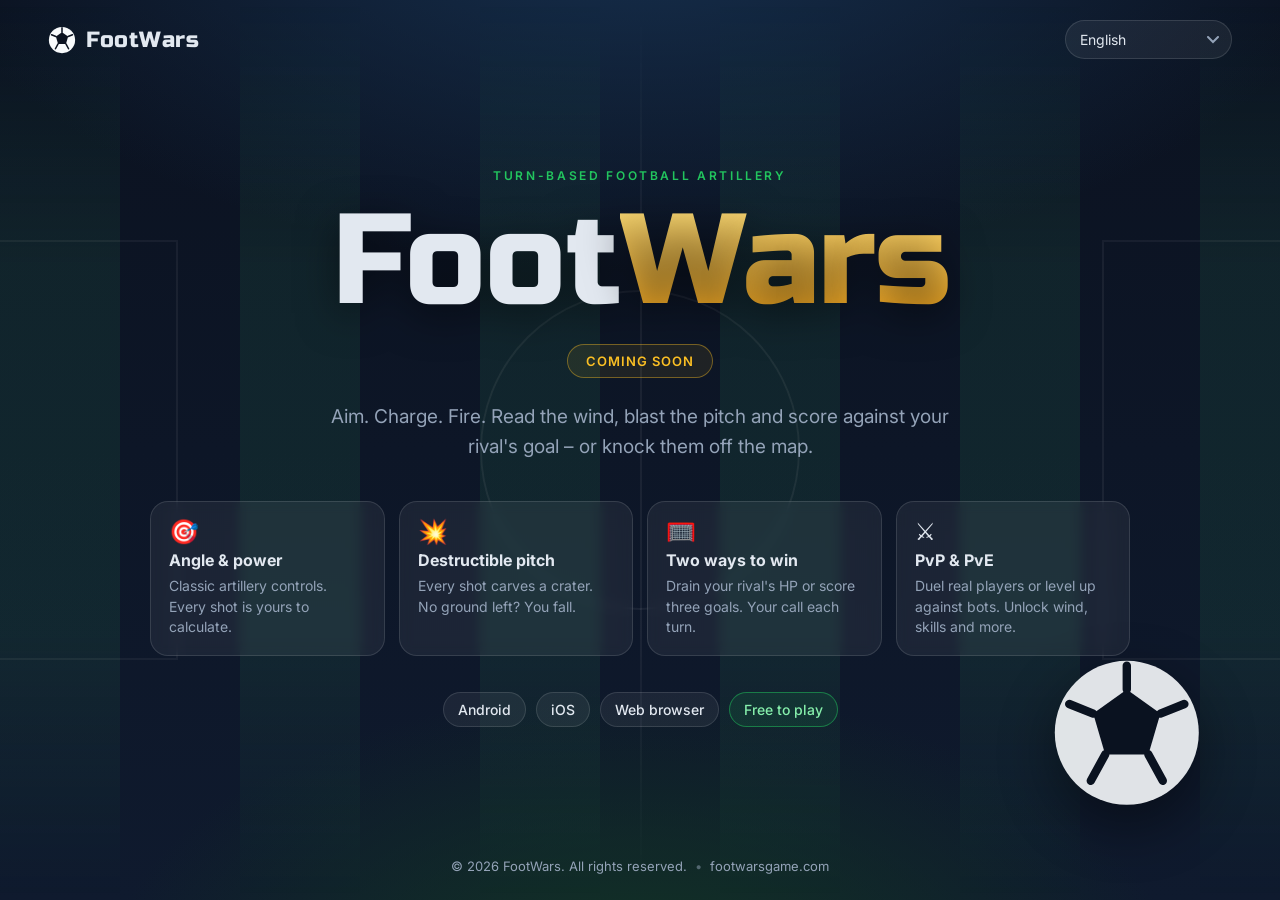
==== index.html @ 3552fd23 "footwarsgame.com: çok dilli "çok yakında" sayfası Statik tek sayfa; 9 dil (tr, en, de, es, pt, fr, r" ====
<!doctype html>
<html lang="en">
<head>
  <meta charset="utf-8">
  <meta name="viewport" content="width=device-width, initial-scale=1">
  <title data-i18n="meta.title">FootWars – Coming Soon</title>
  <meta name="description" data-i18n-content="meta.description" content="FootWars: turn-based 2D football artillery battles. Aim, power, wind. Destroy the pitch, score goals. Coming soon to Android, iOS and Web.">
  <meta name="theme-color" content="#0b1220">
  <link rel="icon" href="/favicon.svg" type="image/svg+xml">
  <link rel="canonical" href="https://footwarsgame.com/">
  <meta property="og:type" content="website">
  <meta property="og:url" content="https://footwarsgame.com/">
  <meta property="og:title" data-i18n-content="meta.title" content="FootWars – Coming Soon">
  <meta property="og:description" data-i18n-content="meta.description" content="Turn-based 2D football artillery battles. Coming soon to Android, iOS and Web.">
  <meta property="og:site_name" content="FootWars">
  <meta name="twitter:card" content="summary">
  <link rel="alternate" hreflang="tr" href="https://footwarsgame.com/?lang=tr">
  <link rel="alternate" hreflang="en" href="https://footwarsgame.com/?lang=en">
  <link rel="alternate" hreflang="de" href="https://footwarsgame.com/?lang=de">
  <link rel="alternate" hreflang="es" href="https://footwarsgame.com/?lang=es">
  <link rel="alternate" hreflang="pt" href="https://footwarsgame.com/?lang=pt">
  <link rel="alternate" hreflang="fr" href="https://footwarsgame.com/?lang=fr">
  <link rel="alternate" hreflang="ru" href="https://footwarsgame.com/?lang=ru">
  <link rel="alternate" hreflang="id" href="https://footwarsgame.com/?lang=id">
  <link rel="alternate" hreflang="vi" href="https://footwarsgame.com/?lang=vi">
  <link rel="alternate" hreflang="x-default" href="https://footwarsgame.com/">
  <link rel="preconnect" href="https://fonts.googleapis.com">
  <link rel="preconnect" href="https://fonts.gstatic.com" crossorigin>
  <link href="https://fonts.googleapis.com/css2?family=Russo+One&family=Inter:wght@400;500;600&display=swap" rel="stylesheet">
  <link rel="stylesheet" href="/styles.css">
</head>
<body>
  <div class="pitch" aria-hidden="true">
    <div class="pitch-line pitch-line--center"></div>
    <div class="pitch-circle"></div>
    <div class="pitch-box pitch-box--left"></div>
    <div class="pitch-box pitch-box--right"></div>
  </div>

  <header class="top">
    <a class="brand" href="/">
      <svg class="brand-ball" viewBox="0 0 64 64" aria-hidden="true">
        <circle cx="32" cy="32" r="30" fill="#f8fafc"/>
        <polygon points="32,14 46,24 41,41 23,41 18,24" fill="#0b1220"/>
        <path d="M32 14 L32 4 M46 24 L56 20 M41 41 L47 52 M23 41 L17 52 M18 24 L8 20" stroke="#0b1220" stroke-width="3.5" stroke-linecap="round" fill="none"/>
      </svg>
      <span>FootWars</span>
    </a>
    <label class="lang">
      <span class="sr-only" data-i18n="lang.label">Language</span>
      <select id="lang" aria-label="Language">
        <option value="tr">Türkçe</option>
        <option value="en">English</option>
        <option value="de">Deutsch</option>
        <option value="es">Español</option>
        <option value="pt">Português</option>
        <option value="fr">Français</option>
        <option value="ru">Русский</option>
        <option value="id">Bahasa Indonesia</option>
        <option value="vi">Tiếng Việt</option>
      </select>
    </label>
  </header>

  <main class="hero">
    <p class="eyebrow" data-i18n="hero.eyebrow">Turn-based football artillery</p>
    <h1 class="title">
      <span class="title-word">Foot</span><span class="title-word title-word--accent">Wars</span>
    </h1>
    <p class="soon" data-i18n="hero.soon">Coming soon</p>
    <p class="lead" data-i18n="hero.lead">Aim. Charge. Fire. Read the wind, blast the pitch and score against your rival's goal – or knock them off the map.</p>

    <ul class="features">
      <li>
        <span class="feature-icon">🎯</span>
        <strong data-i18n="features.aim.title">Angle &amp; power</strong>
        <span data-i18n="features.aim.text">Classic artillery controls. Every shot is yours to calculate.</span>
      </li>
      <li>
        <span class="feature-icon">💥</span>
        <strong data-i18n="features.terrain.title">Destructible pitch</strong>
        <span data-i18n="features.terrain.text">Every shot carves a crater. No ground left? You fall.</span>
      </li>
      <li>
        <span class="feature-icon">🥅</span>
        <strong data-i18n="features.goal.title">Two ways to win</strong>
        <span data-i18n="features.goal.text">Drain your rival's HP or score three goals. Your call each turn.</span>
      </li>
      <li>
        <span class="feature-icon">⚔️</span>
        <strong data-i18n="features.modes.title">PvP &amp; PvE</strong>
        <span data-i18n="features.modes.text">Duel real players or level up against bots. Unlock wind, skills and more.</span>
      </li>
    </ul>

    <div class="platforms" aria-label="Platforms">
      <span class="chip" data-i18n="platforms.android">Android</span>
      <span class="chip" data-i18n="platforms.ios">iOS</span>
      <span class="chip" data-i18n="platforms.web">Web browser</span>
      <span class="chip chip--free" data-i18n="platforms.free">Free to play</span>
    </div>
  </main>

  <footer class="foot">
    <span>© <span id="year">2026</span> FootWars. <span data-i18n="footer.rights">All rights reserved.</span></span>
    <span class="dot">•</span>
    <span>footwarsgame.com</span>
  </footer>

  <div class="ball ball--float" aria-hidden="true">
    <svg viewBox="0 0 64 64">
      <circle cx="32" cy="32" r="30" fill="#f8fafc"/>
      <polygon points="32,14 46,24 41,41 23,41 18,24" fill="#0b1220"/>
      <path d="M32 14 L32 4 M46 24 L56 20 M41 41 L47 52 M23 41 L17 52 M18 24 L8 20" stroke="#0b1220" stroke-width="3.5" stroke-linecap="round" fill="none"/>
    </svg>
  </div>

  <script src="/app.js" defer></script>
</body>
</html>
---- styles.css ----
:root {
  --bg: #0b1220;
  --bg-2: #0f1a2e;
  --pitch: rgba(74, 222, 128, 0.08);
  --line: rgba(255, 255, 255, 0.06);
  --text: #e2e8f0;
  --muted: #94a3b8;
  --accent: #fbbf24;
  --accent-2: #22c55e;
  --chip: rgba(255, 255, 255, 0.06);
  --chip-border: rgba(255, 255, 255, 0.12);
  --radius: 18px;
}

* { box-sizing: border-box; }

html, body { height: 100%; }

body {
  margin: 0;
  font-family: "Inter", system-ui, -apple-system, "Segoe UI", Roboto, sans-serif;
  color: var(--text);
  background:
    radial-gradient(1200px 600px at 50% -10%, #16304f 0%, transparent 60%),
    radial-gradient(900px 500px at 50% 110%, #123524 0%, transparent 60%),
    linear-gradient(180deg, var(--bg) 0%, var(--bg-2) 100%);
  min-height: 100vh;
  display: flex;
  flex-direction: column;
  overflow-x: hidden;
}

.sr-only {
  position: absolute; width: 1px; height: 1px; padding: 0; margin: -1px;
  overflow: hidden; clip: rect(0, 0, 0, 0); white-space: nowrap; border: 0;
}

/* saha çizgileri */
.pitch {
  position: fixed; inset: 0; pointer-events: none; z-index: 0;
  background-image:
    repeating-linear-gradient(90deg, var(--pitch) 0 120px, transparent 120px 240px);
  mask-image: linear-gradient(180deg, transparent 0%, #000 30%, #000 70%, transparent 100%);
}
.pitch-line--center {
  position: absolute; left: 50%; top: 0; bottom: 0; width: 2px; background: var(--line);
}
.pitch-circle {
  position: absolute; left: 50%; top: 50%; width: 320px; height: 320px;
  border: 2px solid var(--line); border-radius: 50%; transform: translate(-50%, -50%);
}
.pitch-box {
  position: absolute; top: 50%; width: 180px; height: 420px; border: 2px solid var(--line);
  transform: translateY(-50%);
}
.pitch-box--left { left: -2px; border-left: 0; }
.pitch-box--right { right: -2px; border-right: 0; }

.top, .hero, .foot { position: relative; z-index: 1; }

.top {
  display: flex; align-items: center; justify-content: space-between;
  padding: 20px clamp(16px, 4vw, 48px);
}
.brand {
  display: inline-flex; align-items: center; gap: 10px;
  color: var(--text); text-decoration: none; font-family: "Russo One", sans-serif;
  font-size: 22px; letter-spacing: 0.5px;
}
.brand-ball { width: 28px; height: 28px; }

.lang select {
  appearance: none;
  background: var(--chip) url("data:image/svg+xml;utf8,<svg xmlns='http://www.w3.org/2000/svg' width='12' height='8' viewBox='0 0 12 8'><path d='M1 1l5 5 5-5' stroke='%2394a3b8' stroke-width='2' fill='none' stroke-linecap='round'/></svg>") no-repeat right 12px center;
  border: 1px solid var(--chip-border);
  color: var(--text);
  padding: 10px 36px 10px 14px;
  border-radius: 999px;
  font: inherit; font-size: 14px;
  cursor: pointer;
}
.lang select:focus-visible { outline: 2px solid var(--accent); outline-offset: 2px; }

.hero {
  flex: 1;
  display: flex; flex-direction: column; align-items: center; justify-content: center;
  text-align: center;
  padding: 24px clamp(16px, 4vw, 48px) 48px;
  gap: 18px;
}

.eyebrow {
  margin: 0; text-transform: uppercase; letter-spacing: 0.22em; font-size: 12px;
  color: var(--accent-2); font-weight: 600;
}

.title {
  margin: 0; font-family: "Russo One", sans-serif; font-weight: 400;
  font-size: clamp(56px, 12vw, 128px); line-height: 0.95; letter-spacing: -0.01em;
  text-shadow: 0 10px 40px rgba(0, 0, 0, 0.5);
}
.title-word--accent {
  color: var(--accent);
  background: linear-gradient(180deg, #fde68a 0%, #f59e0b 100%);
  -webkit-background-clip: text; background-clip: text; -webkit-text-fill-color: transparent;
}

.soon {
  margin: 4px 0 0; display: inline-block;
  padding: 8px 18px; border-radius: 999px;
  border: 1px solid rgba(251, 191, 36, 0.4); color: var(--accent);
  font-weight: 600; letter-spacing: 0.08em; text-transform: uppercase; font-size: 13px;
  background: rgba(251, 191, 36, 0.08);
  animation: pulse 2.4s ease-in-out infinite;
}
@keyframes pulse {
  0%, 100% { box-shadow: 0 0 0 0 rgba(251, 191, 36, 0.25); }
  50% { box-shadow: 0 0 0 10px rgba(251, 191, 36, 0); }
}

.lead {
  margin: 6px 0 0; max-width: 640px; color: var(--muted); font-size: clamp(16px, 2.2vw, 19px);
  line-height: 1.55;
}

.features {
  list-style: none; padding: 0; margin: 22px 0 0;
  display: grid; grid-template-columns: repeat(auto-fit, minmax(220px, 1fr));
  gap: 14px; width: min(100%, 980px);
}
.features li {
  display: flex; flex-direction: column; gap: 6px; text-align: left;
  padding: 18px; border-radius: var(--radius);
  background: var(--chip); border: 1px solid var(--chip-border);
  backdrop-filter: blur(6px);
}
.features li strong { font-size: 16px; }
.features li span:last-child { color: var(--muted); font-size: 14px; line-height: 1.45; }
.feature-icon { font-size: 24px; line-height: 1; }

.platforms {
  display: flex; flex-wrap: wrap; gap: 10px; justify-content: center; margin-top: 18px;
}
.chip {
  padding: 8px 14px; border-radius: 999px; font-size: 14px; font-weight: 500;
  background: var(--chip); border: 1px solid var(--chip-border); color: var(--text);
}
.chip--free { border-color: rgba(34, 197, 94, 0.5); color: #86efac; background: rgba(34, 197, 94, 0.1); }

.foot {
  display: flex; flex-wrap: wrap; gap: 8px; justify-content: center; align-items: center;
  padding: 18px 16px 26px; color: var(--muted); font-size: 13px;
}
.dot { opacity: 0.5; }

/* uçan top */
.ball {
  position: fixed; z-index: 0; pointer-events: none;
  width: clamp(80px, 12vw, 160px); height: clamp(80px, 12vw, 160px);
  right: 6vw; bottom: 10vh; opacity: 0.9;
  filter: drop-shadow(0 20px 30px rgba(0, 0, 0, 0.5));
}
.ball svg { width: 100%; height: 100%; animation: spin 9s linear infinite; }
.ball--float { animation: float 5s ease-in-out infinite; }
@keyframes float {
  0%, 100% { transform: translateY(0) rotate(0deg); }
  50% { transform: translateY(-28px) rotate(6deg); }
}
@keyframes spin { to { transform: rotate(360deg); } }

@media (max-width: 640px) {
  .ball { right: -20px; bottom: 90px; opacity: 0.35; }
  .pitch-circle { width: 220px; height: 220px; }
  .pitch-box { width: 110px; height: 280px; }
}

@media (prefers-reduced-motion: reduce) {
  .ball svg, .ball--float, .soon { animation: none; }
}
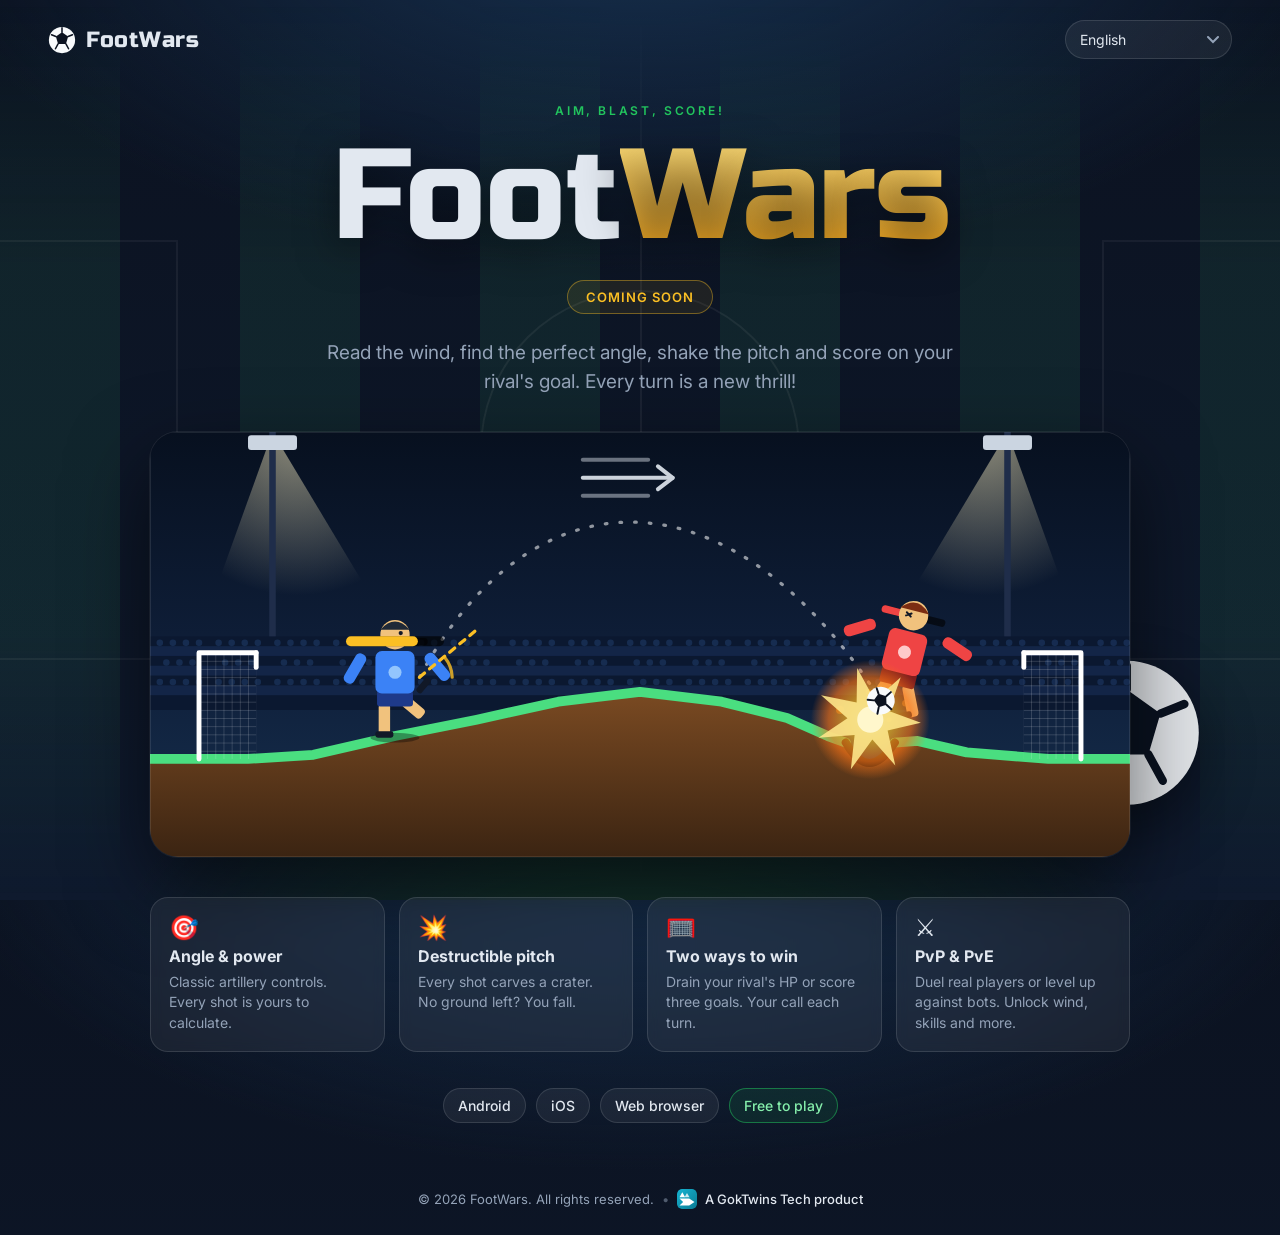
==== commit 111f1cd5: "Yeni slogan, oyun sahnesi görseli, OG kartı ve GokTwins Tech imzası - Slogan 9 dilde: "Nişan al, pat" ====
--- a/index.html
+++ b/index.html
@@ -13,7 +13,11 @@
   <meta property="og:title" data-i18n-content="meta.title" content="FootWars – Coming Soon">
   <meta property="og:description" data-i18n-content="meta.description" content="Turn-based 2D football artillery battles. Coming soon to Android, iOS and Web.">
   <meta property="og:site_name" content="FootWars">
-  <meta name="twitter:card" content="summary">
+  <meta property="og:image" content="https://footwarsgame.com/og.png">
+  <meta property="og:image:width" content="1200">
+  <meta property="og:image:height" content="630">
+  <meta name="twitter:card" content="summary_large_image">
+  <meta name="twitter:image" content="https://footwarsgame.com/og.png">
   <link rel="alternate" hreflang="tr" href="https://footwarsgame.com/?lang=tr">
   <link rel="alternate" hreflang="en" href="https://footwarsgame.com/?lang=en">
   <link rel="alternate" hreflang="de" href="https://footwarsgame.com/?lang=de">
@@ -63,12 +67,16 @@
   </header>
 
   <main class="hero">
-    <p class="eyebrow" data-i18n="hero.eyebrow">Turn-based football artillery</p>
+    <p class="eyebrow" data-i18n="hero.eyebrow">Aim, blast, score!</p>
     <h1 class="title">
       <span class="title-word">Foot</span><span class="title-word title-word--accent">Wars</span>
     </h1>
     <p class="soon" data-i18n="hero.soon">Coming soon</p>
-    <p class="lead" data-i18n="hero.lead">Aim. Charge. Fire. Read the wind, blast the pitch and score against your rival's goal – or knock them off the map.</p>
+    <p class="lead" data-i18n="hero.lead">Read the wind, find the perfect angle, shake the pitch and score on your rival's goal. Every turn is a new thrill!</p>
+
+    <figure class="shot">
+      <img src="/hero.svg" width="1200" height="520" alt="FootWars gameplay: a blue player fires the ball over the hills towards the red player's goal" loading="eager" decoding="async">
+    </figure>
 
     <ul class="features">
       <li>
@@ -104,7 +112,10 @@
   <footer class="foot">
     <span>© <span id="year">2026</span> FootWars. <span data-i18n="footer.rights">All rights reserved.</span></span>
     <span class="dot">•</span>
-    <span>footwarsgame.com</span>
+    <a class="maker" href="https://goktwins.com" target="_blank" rel="noopener">
+      <img src="/goktwins.svg" alt="" width="20" height="20" loading="lazy" decoding="async">
+      <span data-i18n="footer.maker">A GokTwins Tech product</span>
+    </a>
   </footer>
 
   <div class="ball ball--float" aria-hidden="true">
--- a/styles.css
+++ b/styles.css
@@ -123,6 +123,14 @@
   line-height: 1.55;
 }
 
+.shot {
+  margin: 18px 0 0; width: min(100%, 980px);
+  border-radius: 28px; overflow: hidden;
+  box-shadow: 0 30px 80px rgba(0, 0, 0, 0.55), 0 0 0 1px rgba(255, 255, 255, 0.08);
+  background: #0b1220;
+}
+.shot img { display: block; width: 100%; height: auto; }
+
 .features {
   list-style: none; padding: 0; margin: 22px 0 0;
   display: grid; grid-template-columns: repeat(auto-fit, minmax(220px, 1fr));
@@ -152,6 +160,12 @@
   padding: 18px 16px 26px; color: var(--muted); font-size: 13px;
 }
 .dot { opacity: 0.5; }
+.maker {
+  display: inline-flex; align-items: center; gap: 8px;
+  color: var(--text); text-decoration: none; font-weight: 500;
+}
+.maker img { width: 20px; height: 20px; border-radius: 5px; }
+.maker:hover { color: var(--accent); }
 
 /* uçan top */
 .ball {
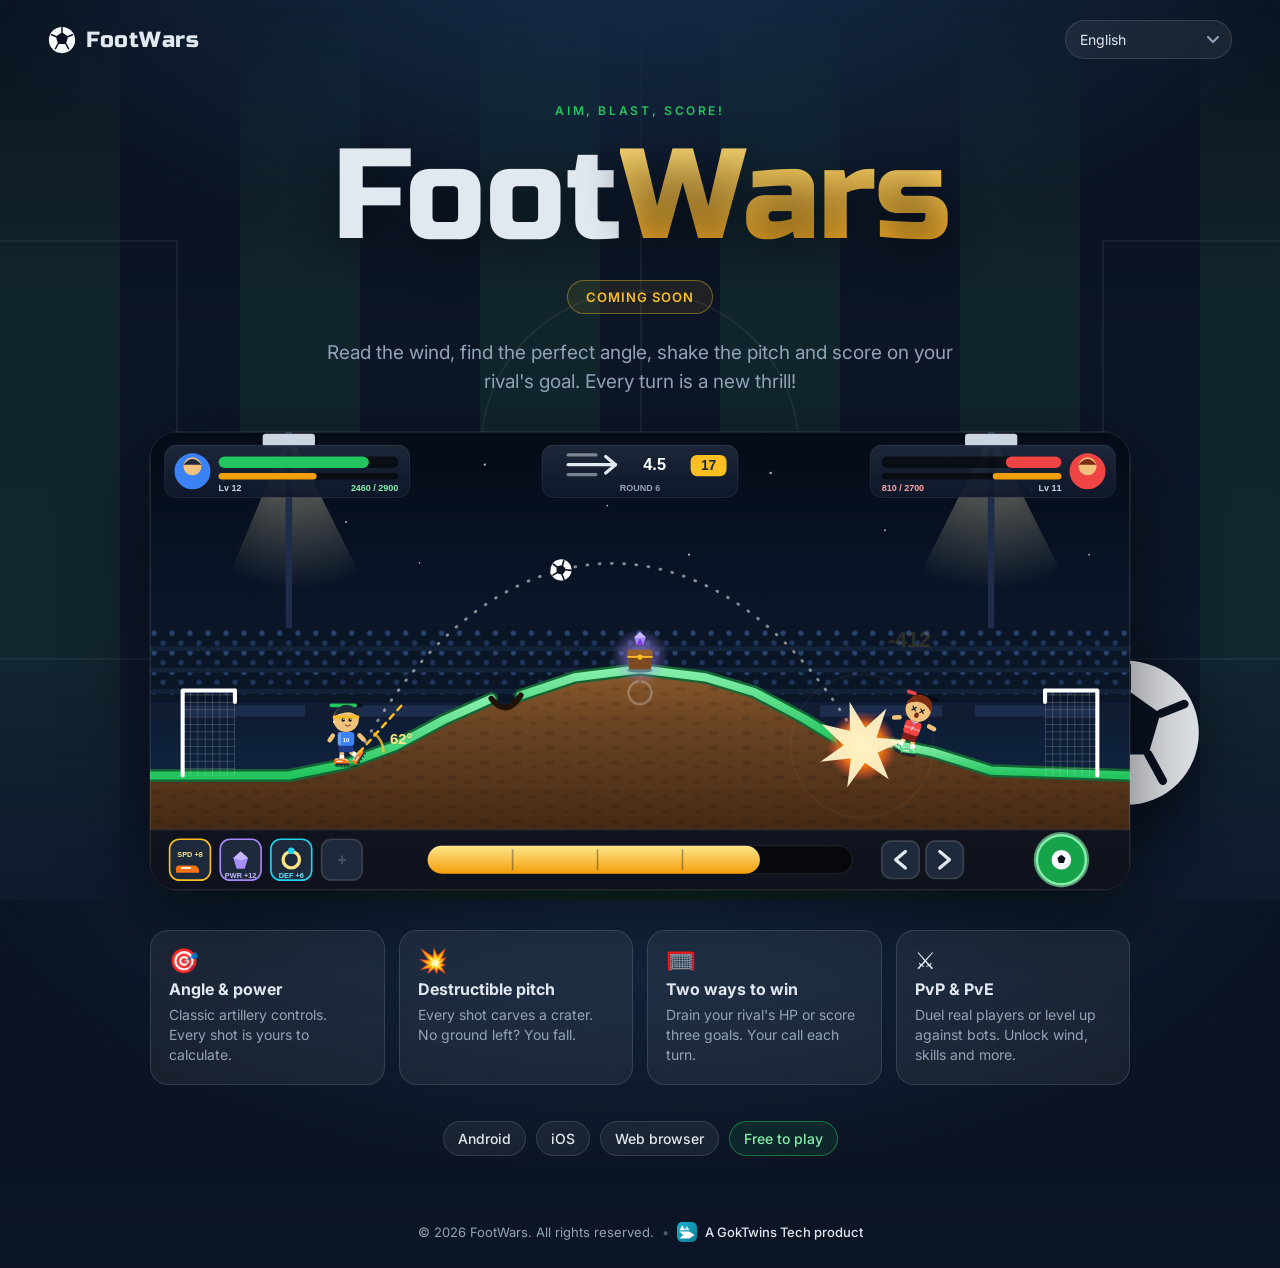
==== commit aeceab42: "Favicon set: favicon.ico, PNG icons and web manifest Google Search shows no favicon for footwarsgame" ====
--- a/index.html
+++ b/index.html
@@ -6,7 +6,11 @@
   <title data-i18n="meta.title">FootWars – Coming Soon</title>
   <meta name="description" data-i18n-content="meta.description" content="FootWars: turn-based 2D football artillery battles. Aim, power, wind. Destroy the pitch, score goals. Coming soon to Android, iOS and Web.">
   <meta name="theme-color" content="#0b1220">
+  <link rel="icon" href="/favicon.ico" sizes="48x48">
   <link rel="icon" href="/favicon.svg" type="image/svg+xml">
+  <link rel="icon" href="/icon-192.png" type="image/png" sizes="192x192">
+  <link rel="apple-touch-icon" href="/apple-touch-icon.png">
+  <link rel="manifest" href="/site.webmanifest">
   <link rel="canonical" href="https://footwarsgame.com/">
   <meta property="og:type" content="website">
   <meta property="og:url" content="https://footwarsgame.com/">
